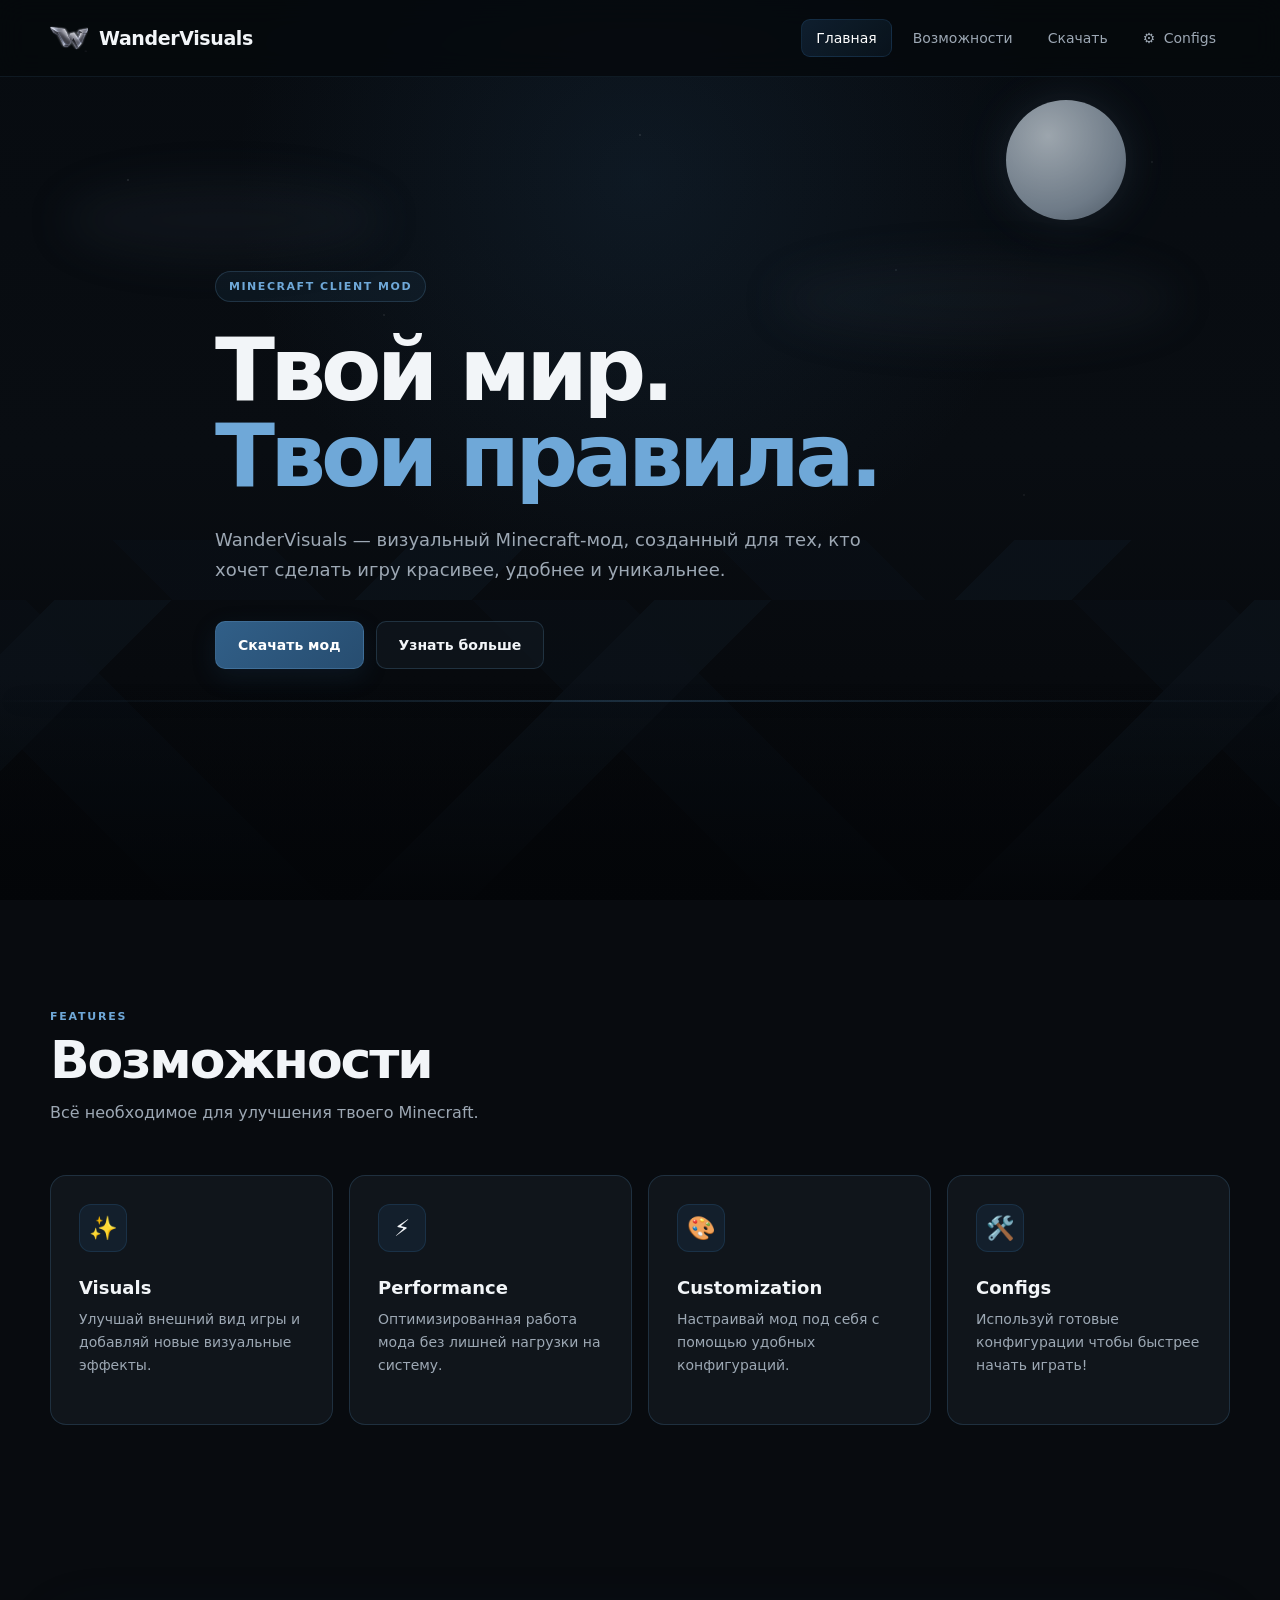
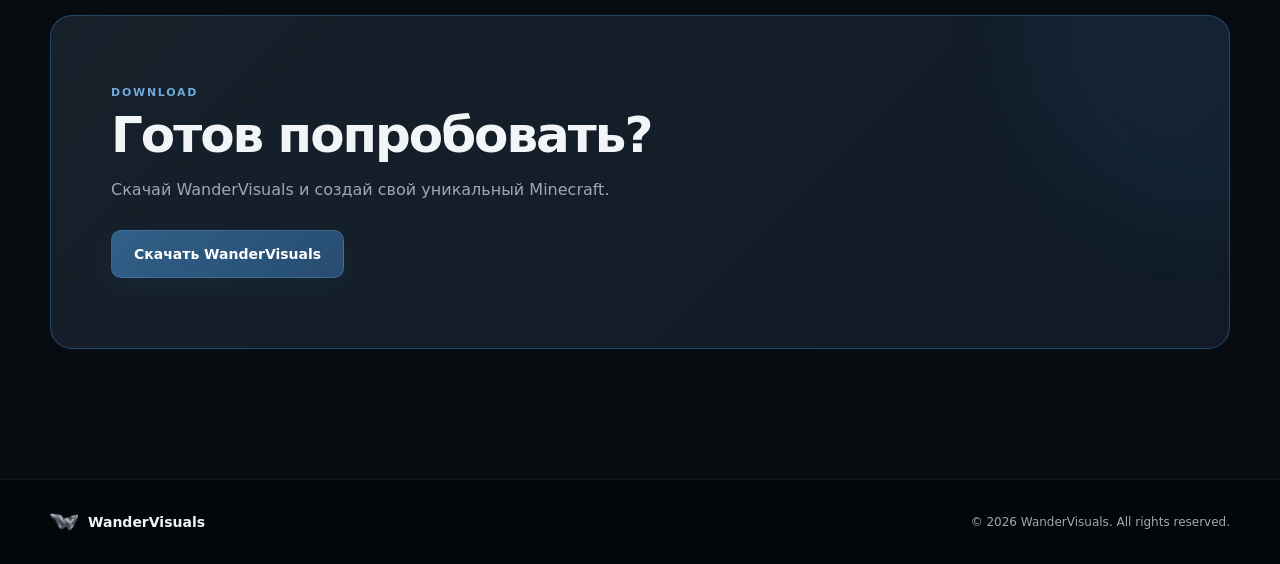
==== index.html @ 12251c38 "Update index.html" ====
<!DOCTYPE html>
<html lang="ru">
<head>
    <!-- Google tag (gtag.js) -->
    <script async src="https://www.googletagmanager.com/gtag/js?id=G-JNJS6E5J3W"></script>
    <script>
      window.dataLayer = window.dataLayer || [];
      function gtag(){dataLayer.push(arguments);}
      gtag('js', new Date());

      gtag('config', 'G-JNJS6E5J3W');
    </script>

    <meta charset="UTF-8">
    <meta name="viewport" content="width=device-width, initial-scale=1.0">

    <title>WanderVisuals</title>

    <link rel="icon" type="image/png" href="./favicon.png">
    <link rel="stylesheet" href="./style.css">
</head>

<body>

    <!-- BACKGROUND -->
    <div class="background">
        <div class="stars"></div>
        <div class="moon"></div>
        <div class="cloud cloud-1"></div>
        <div class="cloud cloud-2"></div>
        <div class="mountains"></div>
        <div class="horizon"></div>
        <div class="ground"></div>
    </div>


    <!-- HEADER -->
    <header class="header">

        <div class="container header-inner">

            <a href="./" class="logo">
                <img src="./wndr.png" alt="WanderVisuals">
                <span>WanderVisuals</span>
            </a>

            <nav class="nav">

                <a href="./" class="nav-link active">
                    Главная
                </a>

                <a href="#features" class="nav-link">
                    Возможности
                </a>

                <a href="#download" class="nav-link">
                    Скачать
                </a>

                <a href="./configs/" class="nav-link config-button">
                    <span>⚙</span> Configs
                </a>

            </nav>

        </div>

    </header>


    <!-- MAIN -->
    <main>


        <!-- HERO -->
        <section class="hero">

            <div class="container hero-content">

                <div class="hero-badge">
                    MINECRAFT CLIENT MOD
                </div>

                <h1>
                    Твой мир.<br>
                    <span>Твои правила.</span>
                </h1>

                <p class="hero-description">
                    WanderVisuals — визуальный Minecraft-мод,
                    созданный для тех, кто хочет сделать игру
                    красивее, удобнее и уникальнее.
                </p>

                <div class="hero-buttons">

                    <a
                        href="#download"
                        class="button button-primary"
                    >
                        Скачать мод
                    </a>

                    <a
                        href="#features"
                        class="button button-secondary"
                    >
                        Узнать больше
                    </a>

                </div>

            </div>

        </section>


        <!-- FEATURES -->
        <section
            id="features"
            class="section features-section"
        >

            <div class="container">

                <div class="section-heading">

                    <div class="section-label">
                        FEATURES
                    </div>

                    <h2>
                        Возможности
                    </h2>

                    <p>
                        Всё необходимое для улучшения твоего Minecraft.
                    </p>

                </div>


                <div class="features-grid">


                    <!-- FEATURE 1 -->
                    <div class="feature-card">

                        <div class="feature-icon">
                            ✨
                        </div>

                        <h3>
                            Visuals
                        </h3>

                        <p>
                            Улучшай внешний вид игры и добавляй новые визуальные эффекты.
                        </p>

                    </div>


                    <!-- FEATURE 2 -->
                    <div class="feature-card">

                        <div class="feature-icon">
                            ⚡
                        </div>

                        <h3>
                            Performance
                        </h3>

                        <p>
                            Оптимизированная работа мода без лишней нагрузки на систему.
                        </p>

                    </div>


                    <!-- FEATURE 3 -->
                    <div class="feature-card">

                        <div class="feature-icon">
                            🎨
                        </div>

                        <h3>
                            Customization
                        </h3>

                        <p>
                            Настраивай мод под себя с помощью удобных конфигураций.
                        </p>

                    </div>


                    <!-- FEATURE 4 -->
                    <div class="feature-card">

                        <div class="feature-icon">
                            🛠️
                        </div>

                        <h3>
                            Configs
                        </h3>

                        <p>
                            Используй готовые конфигурации чтобы быстрее начать играть!
                        </p>

                    </div>

                </div>

            </div>

        </section>


        <!-- DOWNLOAD -->
        <section
            id="download"
            class="section download-section"
        >

            <div class="container">

                <div class="download-box">

                    <div class="download-content">

                        <div class="section-label">
                            DOWNLOAD
                        </div>

                        <h2>
                            Готов попробовать?
                        </h2>

                        <p>
                            Скачай WanderVisuals и создай свой уникальный Minecraft.
                        </p>


                        <div class="download-buttons">

                            <a
                                href="https://drive.google.com/uc?export=download&id=1SLjRtO_bt6QtwkLpVxBdF6fXOh8yOXIy"
                                class="button button-primary"
                                target="_blank"
                                rel="noopener noreferrer"
                            >
                                Скачать WanderVisuals
                            </a>

                        </div>

                    </div>

                </div>

            </div>

        </section>

    </main>


    <!-- FOOTER -->
    <footer class="footer">

        <div class="container footer-inner">

            <div class="footer-brand">

                <img
                    src="./wndr.png"
                    alt="WanderVisuals"
                >

                <span>
                    WanderVisuals
                </span>

            </div>

            <p>
                © 2026 WanderVisuals. All rights reserved.
            </p>

        </div>

    </footer>

</body>
</html>
---- style.css ----
/* =========================
   ROOT
========================= */

:root {
    --blue: #3b82c4;
    --blue-dark: #24527d;
    --blue-light: #6fa8d8;

    --bg-dark: #080b0f;
    --bg-darker: #05070a;

    --bg-card: rgba(18, 23, 30, 0.88);
    --bg-card-hover: rgba(25, 33, 43, 0.94);

    --text: #f2f5f8;
    --text-muted: #9da8b4;

    --border: rgba(82, 128, 166, 0.25);
    --border-blue: rgba(59, 130, 196, 0.42);

    --gradient: linear-gradient(
        135deg,
        #26333f,
        #315f88
    );

    --gradient-soft: linear-gradient(
        135deg,
        rgba(43, 57, 70, 0.95),
        rgba(35, 71, 101, 0.95)
    );

    --shadow-blue:
        0 0 35px rgba(52, 111, 163, 0.18);
}


/* =========================
   RESET
========================= */

* {
    margin: 0;
    padding: 0;
    box-sizing: border-box;
}

html {
    scroll-behavior: smooth;
}

body {
    min-height: 100vh;

    display: flex;
    flex-direction: column;

    background: var(--bg-dark);

    color: var(--text);

    font-family:
        Inter,
        system-ui,
        -apple-system,
        BlinkMacSystemFont,
        "Segoe UI",
        sans-serif;

    overflow-x: hidden;
}

a {
    color: inherit;
    text-decoration: none;
}

button {
    font-family: inherit;
}

img {
    max-width: 100%;
    display: block;
}


/* =========================
   CONTAINER
========================= */

.container {
    width: min(1180px, calc(100% - 40px));
    margin: 0 auto;
}


/* =========================
   BACKGROUND
========================= */

.background {
    position: fixed;
    inset: 0;

    z-index: -10;

    overflow: hidden;

    background:
        radial-gradient(
            circle at 50% 20%,
            rgba(43, 84, 120, 0.18),
            transparent 42%
        ),
        linear-gradient(
            to bottom,
            #070b10 0%,
            #090d12 50%,
            #05070a 100%
        );
}


/* =========================
   STARS
========================= */

.stars {
    position: absolute;
    inset: 0;

    opacity: 0.5;

    background-image:
        radial-gradient(
            1px 1px at 10% 20%,
            rgba(255, 255, 255, 0.65),
            transparent
        ),
        radial-gradient(
            1px 1px at 30% 35%,
            rgba(255, 255, 255, 0.45),
            transparent
        ),
        radial-gradient(
            1px 1px at 50% 15%,
            rgba(255, 255, 255, 0.6),
            transparent
        ),
        radial-gradient(
            1px 1px at 70% 30%,
            rgba(255, 255, 255, 0.5),
            transparent
        ),
        radial-gradient(
            1px 1px at 90% 18%,
            rgba(255, 255, 255, 0.4),
            transparent
        ),
        radial-gradient(
            1px 1px at 20% 60%,
            rgba(255, 255, 255, 0.35),
            transparent
        ),
        radial-gradient(
            1px 1px at 80% 55%,
            rgba(255, 255, 255, 0.35),
            transparent
        );
}


/* =========================
   MOON
========================= */

.moon {
    position: absolute;

    top: 100px;
    right: 12%;

    width: 120px;
    height: 120px;

    border-radius: 50%;

    background:
        radial-gradient(
            circle at 35% 30%,
            #dce7f0,
            #9aaaba 65%,
            #667685 100%
        );

    opacity: 0.7;

    box-shadow:
        0 0 40px rgba(155, 190, 215, 0.15),
        0 0 100px rgba(95, 145, 180, 0.08);
}


/* =========================
   CLOUDS
========================= */

.cloud {
    position: absolute;

    width: 320px;
    height: 80px;

    border-radius: 50%;

    background: rgba(57, 73, 88, 0.12);

    filter: blur(20px);
}

.cloud-1 {
    top: 180px;
    left: 5%;
}

.cloud-2 {
    top: 260px;
    right: 8%;

    width: 400px;
}


/* =========================
   MOUNTAINS
========================= */

.mountains {
    position: absolute;

    bottom: 0;
    left: 0;

    width: 100%;
    height: 40%;

    opacity: 0.45;

    background:
        linear-gradient(
            135deg,
            transparent 35%,
            rgba(15, 25, 35, 0.95) 35%,
            rgba(15, 25, 35, 0.95) 48%,
            transparent 48%
        ),
        linear-gradient(
            225deg,
            transparent 35%,
            rgba(10, 18, 26, 0.95) 35%,
            rgba(10, 18, 26, 0.95) 52%,
            transparent 52%
        );

    background-size: 600px 300px;
    background-position: center bottom;
}


/* =========================
   HORIZON
========================= */

.horizon {
    position: absolute;

    bottom: 22%;
    left: 0;

    width: 100%;
    height: 2px;

    background:
        linear-gradient(
            90deg,
            transparent,
            rgba(69, 119, 157, 0.35),
            transparent
        );

    box-shadow:
        0 0 30px rgba(57, 112, 151, 0.12);
}


/* =========================
   GROUND
========================= */

.ground {
    position: absolute;

    bottom: 0;
    left: 0;

    width: 100%;
    height: 25%;

    background:
        linear-gradient(
            to bottom,
            rgba(8, 13, 18, 0),
            rgba(3, 5, 8, 0.95)
        );
}


/* =========================
   HEADER
========================= */

.header {
    position: fixed;

    top: 0;
    left: 0;

    width: 100%;

    z-index: 1000;

    background:
        rgba(6, 9, 13, 0.82);

    border-bottom:
        1px solid rgba(82, 128, 166, 0.14);

    backdrop-filter: blur(14px);
    -webkit-backdrop-filter: blur(14px);
}

.header-inner {
    min-height: 76px;

    display: flex;
    align-items: center;
    justify-content: space-between;

    gap: 30px;
}


/* =========================
   LOGO
========================= */

.logo {
    display: flex;
    align-items: center;

    gap: 11px;

    font-size: 19px;
    font-weight: 700;

    letter-spacing: -0.02em;

    white-space: nowrap;
}

.logo img {
    width: 38px;
    height: 38px;

    object-fit: contain;

    border-radius: 9px;
}

.logo span {
    color: var(--text);
}


/* =========================
   NAVIGATION
========================= */

.nav {
    display: flex;
    align-items: center;

    gap: 7px;
}

.nav-link {
    position: relative;

    padding: 10px 14px;

    color: var(--text-muted);

    font-size: 14px;
    font-weight: 500;

    border-radius: 9px;

    transition:
        color 0.2s ease,
        background 0.2s ease,
        transform 0.2s ease;
}

.nav-link:hover {
    color: var(--text);

    background:
        rgba(59, 130, 196, 0.08);
}

.nav-link.active {
    color: #ffffff;

    background:
        linear-gradient(
            135deg,
            rgba(59, 130, 196, 0.18),
            rgba(59, 130, 196, 0.08)
        );

    border:
        1px solid rgba(59, 130, 196, 0.18);
}

.config-button span {
    margin-right: 4px;
}


/* =========================
   HERO
========================= */

.hero {
    min-height: 100vh;

    display: flex;
    align-items: center;

    padding:
        130px 0 90px;
}

.hero-content {
    max-width: 850px;
}

.hero-badge {
    display: inline-flex;
    align-items: center;

    margin-bottom: 25px;
    padding: 8px 13px;

    border:
        1px solid rgba(111, 168, 216, 0.2);

    border-radius: 999px;

    background:
        rgba(35, 71, 101, 0.18);

    color: var(--blue-light);

    font-size: 11px;
    font-weight: 700;

    letter-spacing: 0.14em;
}

.hero h1 {
    margin-bottom: 25px;

    font-size:
        clamp(50px, 8vw, 88px);

    line-height: 0.98;

    letter-spacing: -0.055em;

    font-weight: 800;
}

.hero h1 span {
    color: var(--blue-light);
}

.hero-description {
    max-width: 650px;

    margin-bottom: 35px;

    color: var(--text-muted);

    font-size: 18px;
    line-height: 1.7;
}


/* =========================
   BUTTONS
========================= */

.hero-buttons {
    display: flex;
    align-items: center;

    gap: 12px;

    flex-wrap: wrap;
}

.button {
    display: inline-flex;

    align-items: center;
    justify-content: center;

    min-height: 48px;

    padding: 0 22px;

    border-radius: 10px;

    font-size: 14px;
    font-weight: 700;

    cursor: pointer;

    transition:
        transform 0.2s ease,
        background 0.2s ease,
        border-color 0.2s ease,
        box-shadow 0.2s ease;
}

.button:hover {
    transform: translateY(-2px);
}

.button-primary {
    border:
        1px solid rgba(111, 168, 216, 0.25);

    background:
        linear-gradient(
            135deg,
            #315f88,
            #274d70
        );

    color: #ffffff;

    box-shadow:
        0 8px 25px rgba(31, 79, 116, 0.18);
}

.button-primary:hover {
    background:
        linear-gradient(
            135deg,
            #3b6f9c,
            #2c577e
        );

    box-shadow:
        0 10px 30px rgba(31, 79, 116, 0.28);
}

.button-secondary {
    border:
        1px solid rgba(82, 128, 166, 0.28);

    background:
        rgba(18, 25, 33, 0.65);

    color: var(--text);
}

.button-secondary:hover {
    background:
        rgba(35, 47, 59, 0.75);

    border-color:
        rgba(82, 128, 166, 0.45);
}


/* =========================
   SECTIONS
========================= */

.section {
    padding: 110px 0;
}

.section-heading {
    max-width: 650px;

    margin-bottom: 50px;
}

.section-label {
    margin-bottom: 10px;

    color: var(--blue-light);

    font-size: 11px;
    font-weight: 800;

    letter-spacing: 0.16em;
}

.section-heading h2 {
    margin-bottom: 12px;

    font-size:
        clamp(34px, 5vw, 52px);

    line-height: 1.05;

    letter-spacing: -0.04em;
}

.section-heading p {
    color: var(--text-muted);

    font-size: 16px;
    line-height: 1.6;
}


/* =========================
   FEATURES
========================= */

.features-grid {
    display: grid;

    grid-template-columns:
        repeat(4, 1fr);

    gap: 16px;
}

.feature-card {
    min-height: 250px;

    padding: 28px;

    background:
        var(--bg-card);

    border:
        1px solid var(--border);

    border-radius: 16px;

    transition:
        transform 0.25s ease,
        background 0.25s ease,
        border-color 0.25s ease,
        box-shadow 0.25s ease;
}

.feature-card:hover {
    transform: translateY(-6px);

    background:
        var(--bg-card-hover);

    border-color:
        var(--border-blue);

    box-shadow:
        var(--shadow-blue);
}

.feature-icon {
    width: 48px;
    height: 48px;

    margin-bottom: 25px;

    display: flex;
    align-items: center;
    justify-content: center;

    border-radius: 12px;

    background:
        rgba(59, 130, 196, 0.1);

    border:
        1px solid rgba(59, 130, 196, 0.18);

    font-size: 23px;
}

.feature-card h3 {
    margin-bottom: 10px;

    font-size: 18px;
}

.feature-card p {
    color: var(--text-muted);

    font-size: 14px;
    line-height: 1.65;
}


/* =========================
   DOWNLOAD
========================= */

.download-section {
    padding-top: 80px;
    padding-bottom: 130px;
}

.download-box {
    position: relative;

    overflow: hidden;

    padding: 70px 60px;

    border:
        1px solid var(--border-blue);

    border-radius: 22px;

    background:
        linear-gradient(
            135deg,
            rgba(24, 34, 44, 0.95),
            rgba(17, 29, 41, 0.92)
        );

    box-shadow:
        0 0 60px rgba(39, 94, 135, 0.08);
}

.download-box::before {
    content: "";

    position: absolute;

    top: -150px;
    right: -150px;

    width: 350px;
    height: 350px;

    border-radius: 50%;

    background:
        rgba(59, 130, 196, 0.08);

    filter: blur(40px);

    pointer-events: none;
}

.download-content {
    position: relative;
    z-index: 1;

    max-width: 650px;
}

.download-content h2 {
    margin-bottom: 15px;

    font-size:
        clamp(34px, 5vw, 50px);

    line-height: 1.05;

    letter-spacing: -0.04em;
}

.download-content p {
    margin-bottom: 28px;

    color: var(--text-muted);

    font-size: 16px;
    line-height: 1.6;
}

.download-buttons {
    display: flex;
    align-items: center;

    flex-wrap: wrap;

    gap: 12px;
}

.download-buttons .button {
    text-decoration: none;
}


/* =========================
   CONFIGS PAGE
========================= */

.configs-page {
    flex: 1;

    padding:
        130px 0 55px;
}

.configs-header {
    margin-bottom: 32px;
}

.configs-header .section-label {
    margin-bottom: 12px;
}

.configs-header h1 {
    font-size:
        clamp(42px, 6vw, 64px);

    line-height: 1;

    letter-spacing: -0.045em;
}

.configs-header h1 span {
    color: var(--blue-light);
}


/* =========================
   CONFIGS GRID
========================= */

.configs-grid {
    display: grid;

    grid-template-columns:
        minmax(0, 900px);

    gap: 18px;
}


/* =========================
   CONFIG CARD
========================= */

.config-card {
    position: relative;

    padding: 27px;

    background:
        linear-gradient(
            135deg,
            rgba(18, 24, 32, 0.94),
            rgba(13, 19, 26, 0.9)
        );

    border:
        1px solid var(--border);

    border-radius: 18px;

    box-shadow:
        0 10px 35px rgba(0, 0, 0, 0.12);

    transition:
        transform 0.25s ease,
        background 0.25s ease,
        border-color 0.25s ease,
        box-shadow 0.25s ease;
}

.config-card::before {
    content: "";

    position: absolute;

    top: 0;
    left: 30px;
    right: 30px;

    height: 1px;

    background:
        linear-gradient(
            90deg,
            transparent,
            rgba(111, 168, 216, 0.28),
            transparent
        );

    opacity: 0.8;
}

.config-card:hover {
    transform: translateY(-4px);

    background:
        linear-gradient(
            135deg,
            rgba(23, 31, 41, 0.96),
            rgba(16, 24, 33, 0.94)
        );

    border-color:
        var(--border-blue);

    box-shadow:
        0 15px 45px rgba(0, 0, 0, 0.2),
        var(--shadow-blue);
}

.config-card-top {
    display: flex;

    align-items: flex-start;

    gap: 17px;
}

.config-icon {
    width: 52px;
    height: 52px;

    flex-shrink: 0;

    display: flex;

    align-items: center;
    justify-content: center;

    border-radius: 13px;

    background:
        linear-gradient(
            135deg,
            rgba(59, 130, 196, 0.15),
            rgba(59, 130, 196, 0.06)
        );

    border:
        1px solid rgba(59, 130, 196, 0.22);

    color:
        var(--blue-light);

    font-size: 23px;

    box-shadow:
        0 8px 20px rgba(0, 0, 0, 0.12);
}

.config-info {
    min-width: 0;
}

.config-info h2 {
    margin-bottom: 7px;

    color:
        var(--text);

    font-size: 20px;

    line-height: 1.25;
}

.config-info p {
    color:
        var(--text-muted);

    font-size: 14px;

    line-height: 1.55;
}

.config-card-bottom {
    display: flex;

    align-items: center;
    justify-content: space-between;

    gap: 15px;

    margin-top: 25px;

    padding-top: 20px;

    border-top:
        1px solid rgba(82, 128, 166, 0.13);
}

.config-author {
    color:
        var(--text-muted);

    font-size: 12px;
}

.config-author strong {
    color:
        var(--text);
}

.config-download {
    flex-shrink: 0;

    min-height: 42px;

    padding: 0 17px;

    font-size: 13px;
}


/* =========================
   CONFIG CONTACT
========================= */

.configs-contact {
    width: min(900px, 100%);

    margin-top: 25px;

    padding: 17px 20px;

    text-align: center;

    color: var(--text-muted);

    font-size: 13px;
    line-height: 1.6;

    background:
        rgba(14, 20, 27, 0.65);

    border:
        1px solid rgba(82, 128, 166, 0.15);

    border-radius: 12px;
}

.configs-contact a {
    color: var(--blue-light);

    font-weight: 600;

    transition:
        color 0.2s ease;
}

.configs-contact a:hover {
    color: #ffffff;
}


/* =========================
   COMING SOON
========================= */

.coming-soon {
    max-width: 650px;

    padding: 45px;

    text-align: center;

    background:
        var(--bg-card);

    border:
        1px solid var(--border);

    border-radius: 18px;

    box-shadow:
        var(--shadow-blue);
}

.coming-soon h2 {
    margin-bottom: 12px;

    font-size: 28px;
}

.coming-soon p {
    margin-bottom: 25px;

    color: var(--text-muted);

    line-height: 1.6;
}

.back-button {
    display: inline-flex;
}


/* =========================
   DOWNLOAD MODAL
========================= */

.download-modal {
    position: fixed;

    inset: 0;

    z-index: 5000;

    display: flex;

    align-items: center;
    justify-content: center;

    padding: 20px;

    opacity: 0;
    visibility: hidden;

    pointer-events: none;

    transition:
        opacity 0.25s ease,
        visibility 0.25s ease;
}

.download-modal.active {
    opacity: 1;
    visibility: visible;

    pointer-events: auto;
}

.download-modal-overlay {
    position: absolute;

    inset: 0;

    background:
        rgba(0, 0, 0, 0.72);

    backdrop-filter: blur(7px);
    -webkit-backdrop-filter: blur(7px);
}

.download-modal-box {
    position: relative;

    z-index: 1;

    width: min(500px, 100%);

    padding: 38px;

    text-align: center;

    background:
        linear-gradient(
            135deg,
            rgba(24, 34, 44, 0.98),
            rgba(14, 23, 32, 0.98)
        );

    border:
        1px solid var(--border-blue);

    border-radius: 20px;

    box-shadow:
        0 20px 80px rgba(0, 0, 0, 0.45),
        0 0 45px rgba(52, 111, 163, 0.12);

    transform:
        translateY(15px)
        scale(0.98);

    transition:
        transform 0.25s ease;
}

.download-modal.active .download-modal-box {
    transform:
        translateY(0)
        scale(1);
}

.download-modal-close {
    position: absolute;

    top: 12px;
    right: 14px;

    width: 36px;
    height: 36px;

    display: flex;

    align-items: center;
    justify-content: center;

    border: none;

    border-radius: 9px;

    background:
        rgba(255, 255, 255, 0.05);

    color: var(--text-muted);

    font-size: 24px;

    line-height: 1;

    cursor: pointer;

    transition:
        background 0.2s ease,
        color 0.2s ease;
}

.download-modal-close:hover {
    background:
        rgba(59, 130, 196, 0.14);

    color: var(--text);
}

.download-modal-icon {
    width: 58px;
    height: 58px;

    margin: 0 auto 20px;

    display: flex;

    align-items: center;
    justify-content: center;

    border-radius: 16px;

    background:
        rgba(59, 130, 196, 0.1);

    border:
        1px solid rgba(111, 168, 216, 0.2);

    color: var(--blue-light);

    font-size: 28px;
}

.download-modal-box h2 {
    margin-bottom: 12px;

    color: var(--text);

    font-size: 25px;
}

.download-modal-box p {
    margin-bottom: 25px;

    color: var(--text-muted);

    font-size: 15px;

    line-height: 1.6;
}

.download-modal-box .button {
    min-width: 120px;
}

body.modal-open {
    overflow: hidden;
}


/* =========================
   FOOTER
========================= */

.footer {
    margin-top: auto;

    padding: 28px 0;

    border-top:
        1px solid rgba(82, 128, 166, 0.12);

    background:
        rgba(4, 7, 10, 0.82);
}

.footer-inner {
    display: flex;

    align-items: center;
    justify-content: space-between;

    gap: 20px;
}

.footer-brand {
    display: flex;
    align-items: center;

    gap: 10px;

    font-size: 14px;
    font-weight: 700;
}

.footer-brand img {
    width: 28px;
    height: 28px;

    border-radius: 7px;
}

.footer-inner p {
    color: var(--text-muted);

    font-size: 12px;
}


/* =========================
   RESPONSIVE 1000px
========================= */

@media (max-width: 1000px) {

    .features-grid {
        grid-template-columns:
            repeat(2, 1fr);
    }

    .header-inner {
        gap: 15px;
    }

    .nav-link {
        padding: 9px 10px;
    }
}


/* =========================
   RESPONSIVE 760px
========================= */

@media (max-width: 760px) {

    .header {
        position: absolute;
    }

    .header-inner {
        min-height: auto;

        padding-top: 18px;
        padding-bottom: 18px;

        flex-direction: column;

        align-items: flex-start;
    }

    .nav {
        width: 100%;

        overflow-x: auto;

        padding-bottom: 3px;

        scrollbar-width: none;
    }

    .nav::-webkit-scrollbar {
        display: none;
    }

    .nav-link {
        flex-shrink: 0;
    }

    .hero {
        padding-top: 190px;
    }

    .download-box {
        padding: 45px 30px;
    }

    .download-modal-box {
        padding: 34px 25px;
    }

    .footer-inner {
        flex-direction: column;

        align-items: flex-start;
    }

    .configs-grid {
        grid-template-columns: 1fr;
    }

    .configs-contact {
        width: 100%;
    }
}


/* =========================
   RESPONSIVE 600px
========================= */

@media (max-width: 600px) {

    .container {
        width:
            min(100% - 28px, 1180px);
    }

    .hero h1 {
        font-size: 50px;
    }

    .hero-description {
        font-size: 16px;
    }

    .hero-buttons {
        width: 100%;

        flex-direction: column;

        align-items: stretch;
    }

    .hero-buttons .button {
        width: 100%;
    }

    .section {
        padding: 80px 0;
    }

    .features-grid {
        grid-template-columns: 1fr;
    }

    .feature-card {
        min-height: auto;

        padding: 25px;
    }

    .download-box {
        padding: 38px 22px;

        border-radius: 18px;
    }

    .download-buttons {
        flex-direction: column;
    }

    .download-buttons .button {
        width: 100%;
    }

    .configs-page {
        padding-top: 150px;
        padding-bottom: 40px;
    }

    .configs-header {
        margin-bottom: 27px;
    }

    .configs-header h1 {
        font-size: 43px;
    }

    .config-card {
        padding: 22px;
    }

    .config-card-bottom {
        align-items: stretch;

        flex-direction: column;
    }

    .config-download {
        width: 100%;
    }

    .configs-contact {
        margin-top: 20px;

        padding:
            15px 16px;

        font-size: 12px;
    }

    .coming-soon {
        padding: 35px 22px;
    }

    .download-modal {
        padding: 14px;
    }

    .download-modal-box {
        padding: 32px 20px;

        border-radius: 17px;
    }
}


/* =========================
   RESPONSIVE 400px
========================= */

@media (max-width: 400px) {

    .logo {
        font-size: 17px;
    }

    .logo img {
        width: 34px;
        height: 34px;
    }

    .hero h1 {
        font-size: 43px;
    }

    .nav-link {
        font-size: 13px;

        padding:
            8px 9px;
    }

    .download-modal-box h2 {
        font-size: 22px;
    }

    .config-card-top {
        gap: 12px;
    }

    .config-icon {
        width: 46px;
        height: 46px;

        font-size: 20px;
    }

    .config-info h2 {
        font-size: 18px;
    }

    .config-info p {
        font-size: 13px;
    }
}
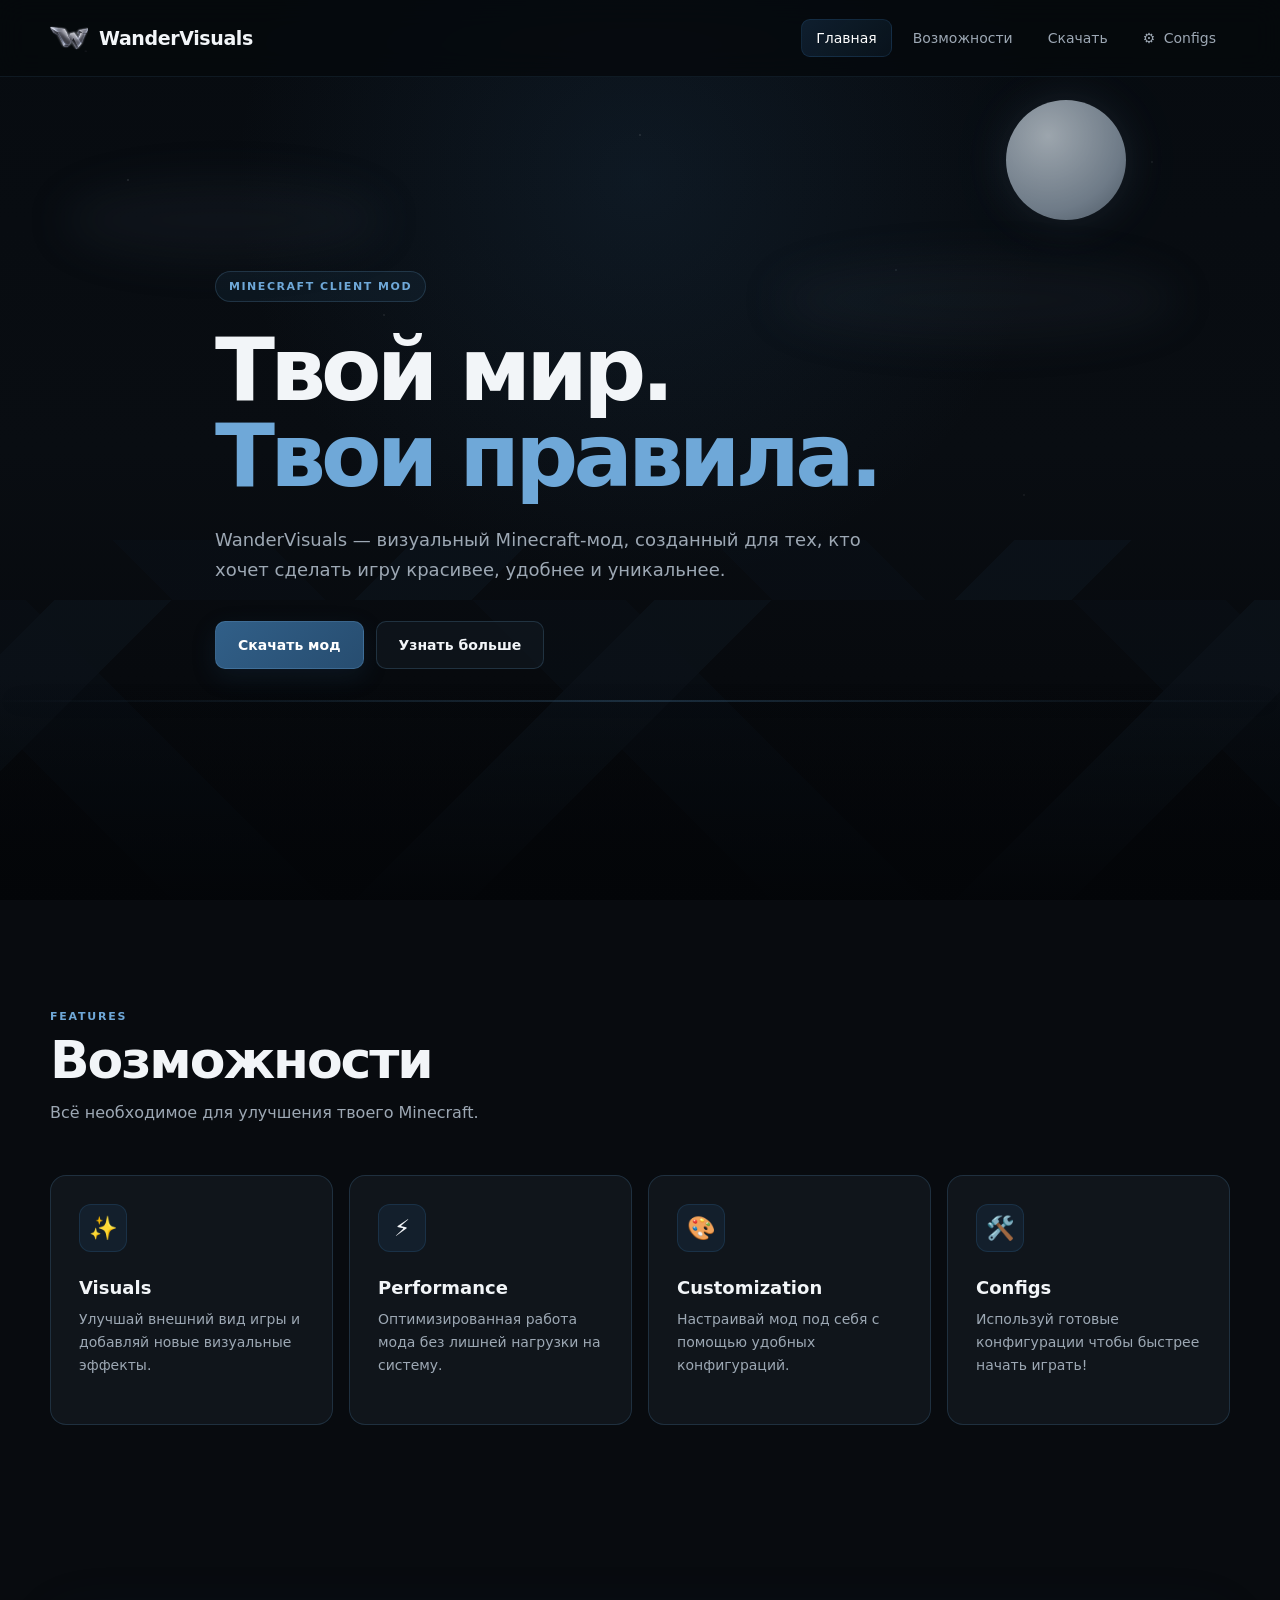
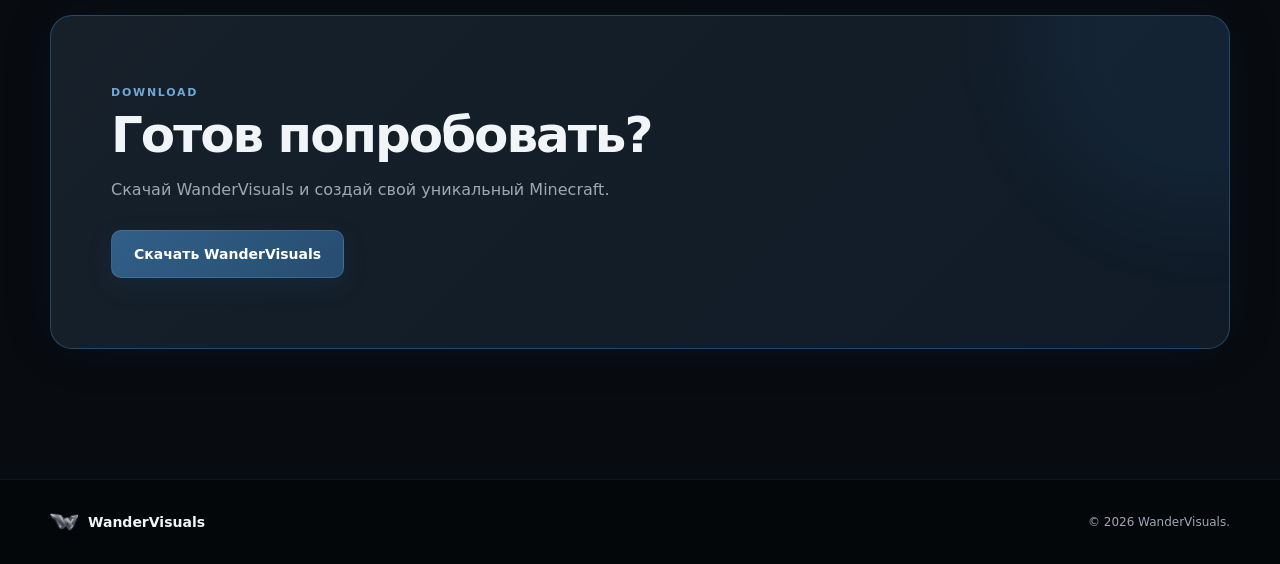
==== commit 99746956: "Update index.html" ====
--- a/index.html
+++ b/index.html
@@ -2,7 +2,7 @@
 <html lang="ru">
 <head>
     <!-- Google tag (gtag.js) -->
-    <script async src="https://www.googletagmanager.com/gtag/js?id=G-JNJS6E5J3W"></script>
+    <script async src="https://googletagmanager.com"></script>
     <script>
       window.dataLayer = window.dataLayer || [];
       function gtag(){dataLayer.push(arguments);}
@@ -39,14 +39,14 @@
 
         <div class="container header-inner">
 
-            <a href="./" class="logo">
+            <a href="#" class="logo">
                 <img src="./wndr.png" alt="WanderVisuals">
                 <span>WanderVisuals</span>
             </a>
 
             <nav class="nav">
 
-                <a href="./" class="nav-link active">
+                <a href="#" class="nav-link active">
                     Главная
                 </a>
 
@@ -250,10 +250,9 @@
                         <div class="download-buttons">
 
                             <a
-                                href="https://drive.google.com/uc?export=download&id=1SLjRtO_bt6QtwkLpVxBdF6fXOh8yOXIy"
+                                href="https://raw.githubusercontent.com/wandervisual/wandervisual.github.io/refs/heads/main/wndr-1.0.jar"
                                 class="button button-primary"
-                                target="_blank"
-                                rel="noopener noreferrer"
+                                download="wndr-1.0.jar"
                             >
                                 Скачать WanderVisuals
                             </a>
@@ -290,7 +289,7 @@
             </div>
 
             <p>
-                © 2026 WanderVisuals. All rights reserved.
+                © 2026 WanderVisuals.
             </p>
 
         </div>
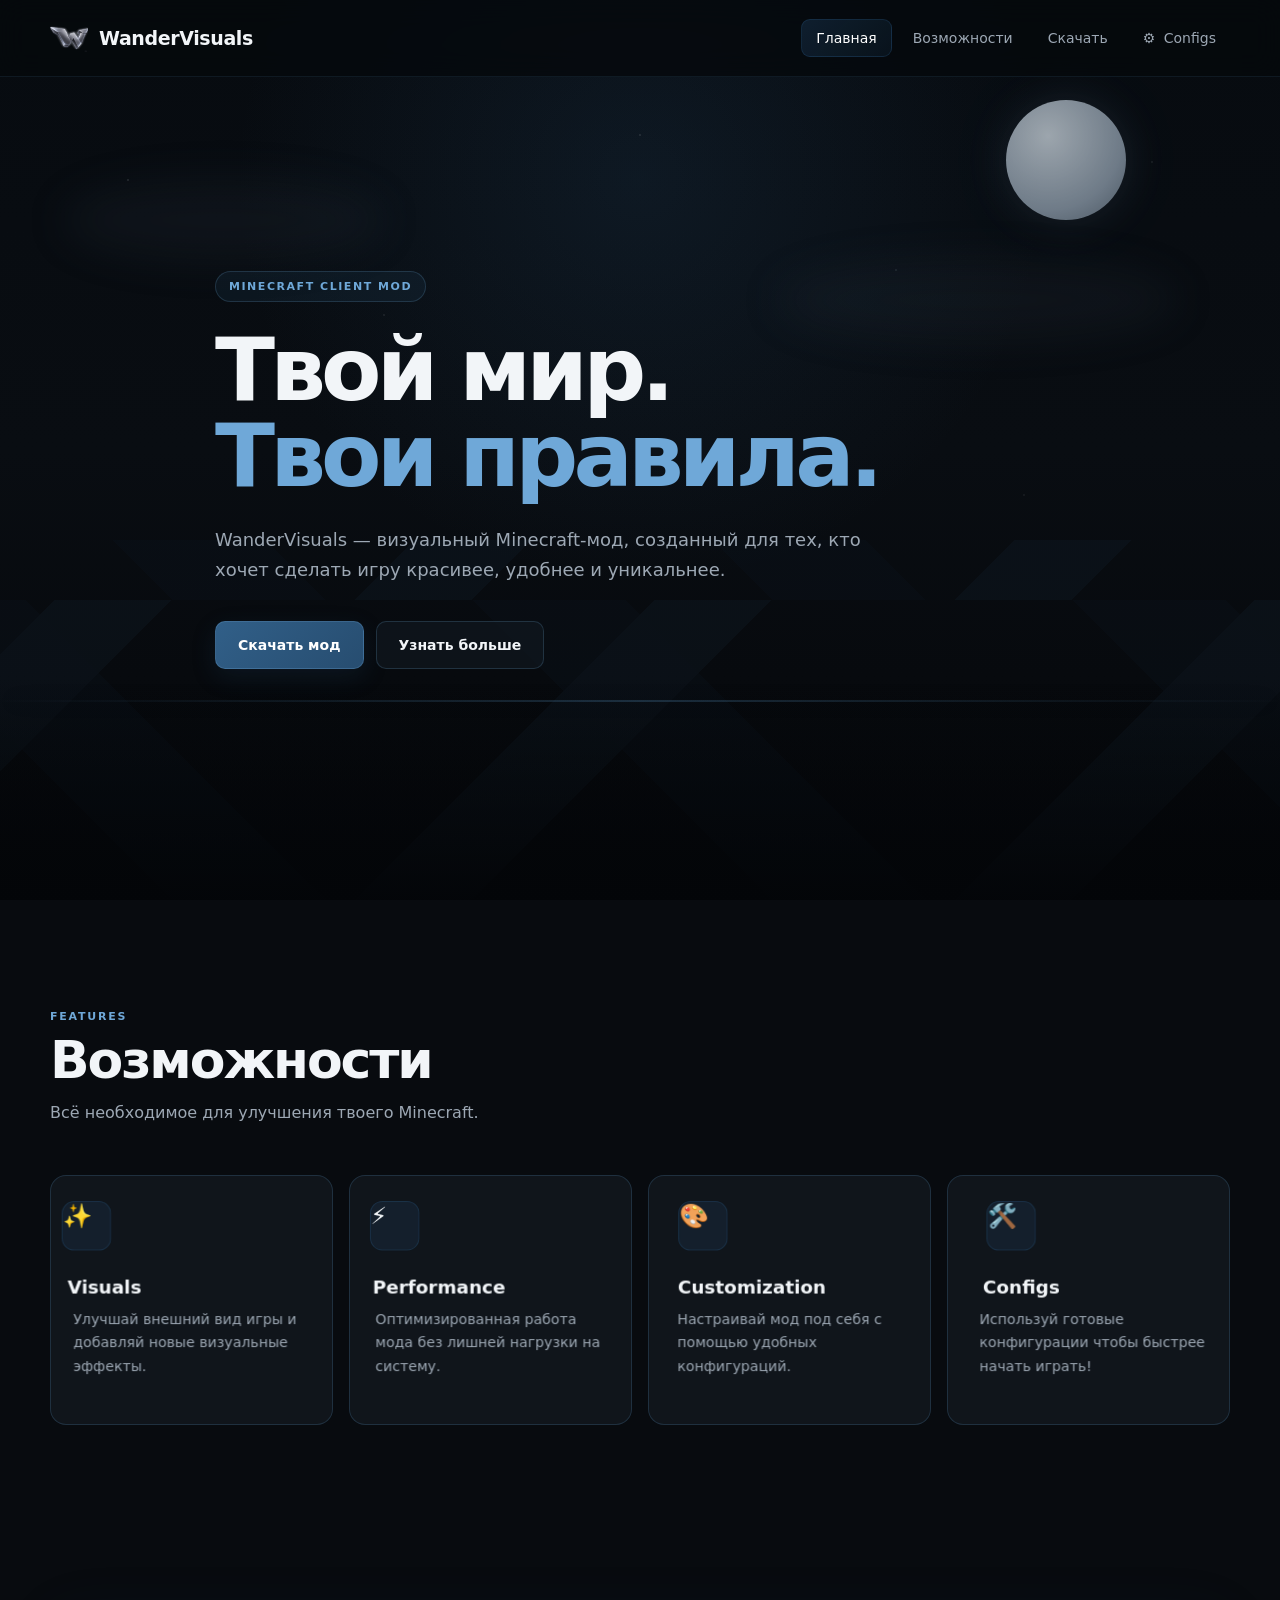
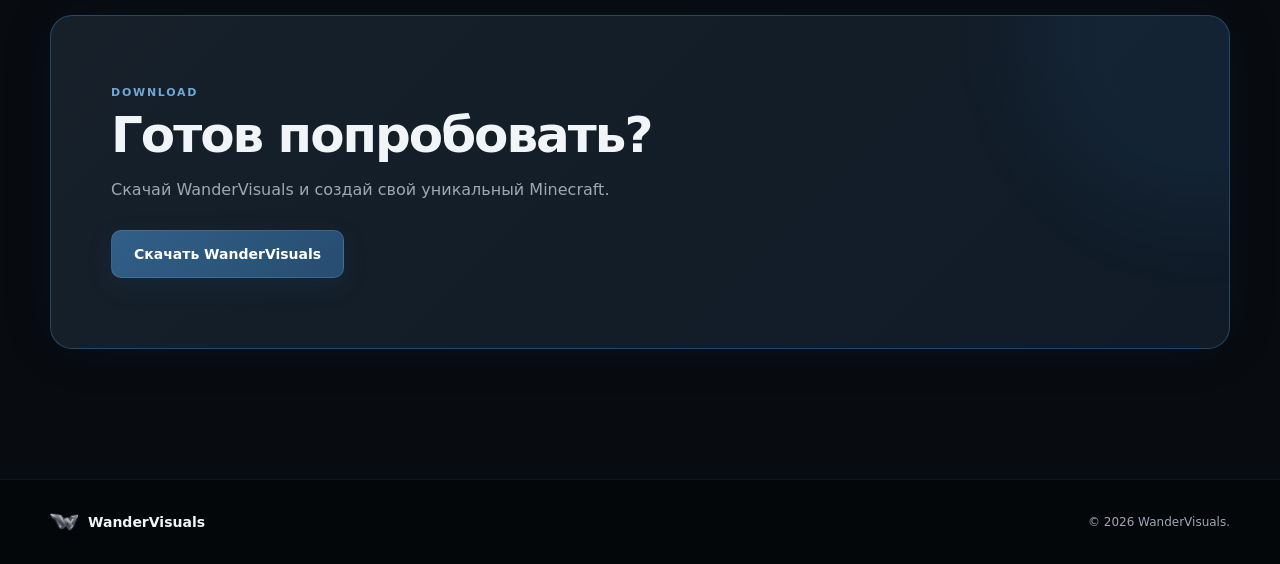
==== commit 29759822: "Update index.html" ====
--- a/index.html
+++ b/index.html
@@ -18,6 +18,34 @@
 
     <link rel="icon" type="image/png" href="./favicon.png">
     <link rel="stylesheet" href="./style.css">
+    
+    <style>
+        /* Добавляем 3D перспективу родительскому контейнеру сетки */
+        .features-grid {
+            perspective: 1000px;
+        }
+
+        /* Настройка 3D пространства для самих карточек */
+        .feature-card {
+            transform-style: preserve-3d;
+            transition: transform 0.15s ease-out, box-shadow 0.2s ease;
+            cursor: pointer;
+        }
+
+        /* Выталкиваем иконки и заголовки вперед в 3D слоях при наведении */
+        .feature-card .feature-icon {
+            transform: translateZ(30px);
+            display: inline-block;
+        }
+
+        .feature-card h3 {
+            transform: translateZ(20px);
+        }
+
+        .feature-card p {
+            transform: translateZ(10px);
+        }
+    </style>
 </head>
 
 <body>
@@ -296,5 +324,32 @@
 
     </footer>
 
+    <!-- СКРИПТ ДЛЯ MULTI-CARD TILT ЭФФЕКТА -->
+    <script>
+        document.querySelectorAll('.feature-card').forEach(card => {
+            card.addEventListener('mousemove', (e) => {
+                const rect = card.getBoundingClientRect();
+                
+                const width = rect.width;
+                const height = rect.height;
+                const centerX = rect.left + width / 2;
+                const centerY = rect.top + height / 2;
+                
+                const mouseX = e.clientX - centerX;
+                const mouseY = e.clientY - centerY;
+                
+                const maxTilt = 15; // Максимальный угол наклона в градусах
+                const rotateX = (-mouseY / (height / 2)) * maxTilt;
+                const rotateY = (mouseX / (width / 2)) * maxTilt;
+                
+                card.style.transform = `rotateX(${rotateX}deg) rotateY(${rotateY}deg)`;
+            });
+
+            card.addEventListener('mouseleave', () => {
+                card.style.transform = `rotateX(0deg) rotateY(0deg)`;
+            });
+        });
+    </script>
+
 </body>
 </html>
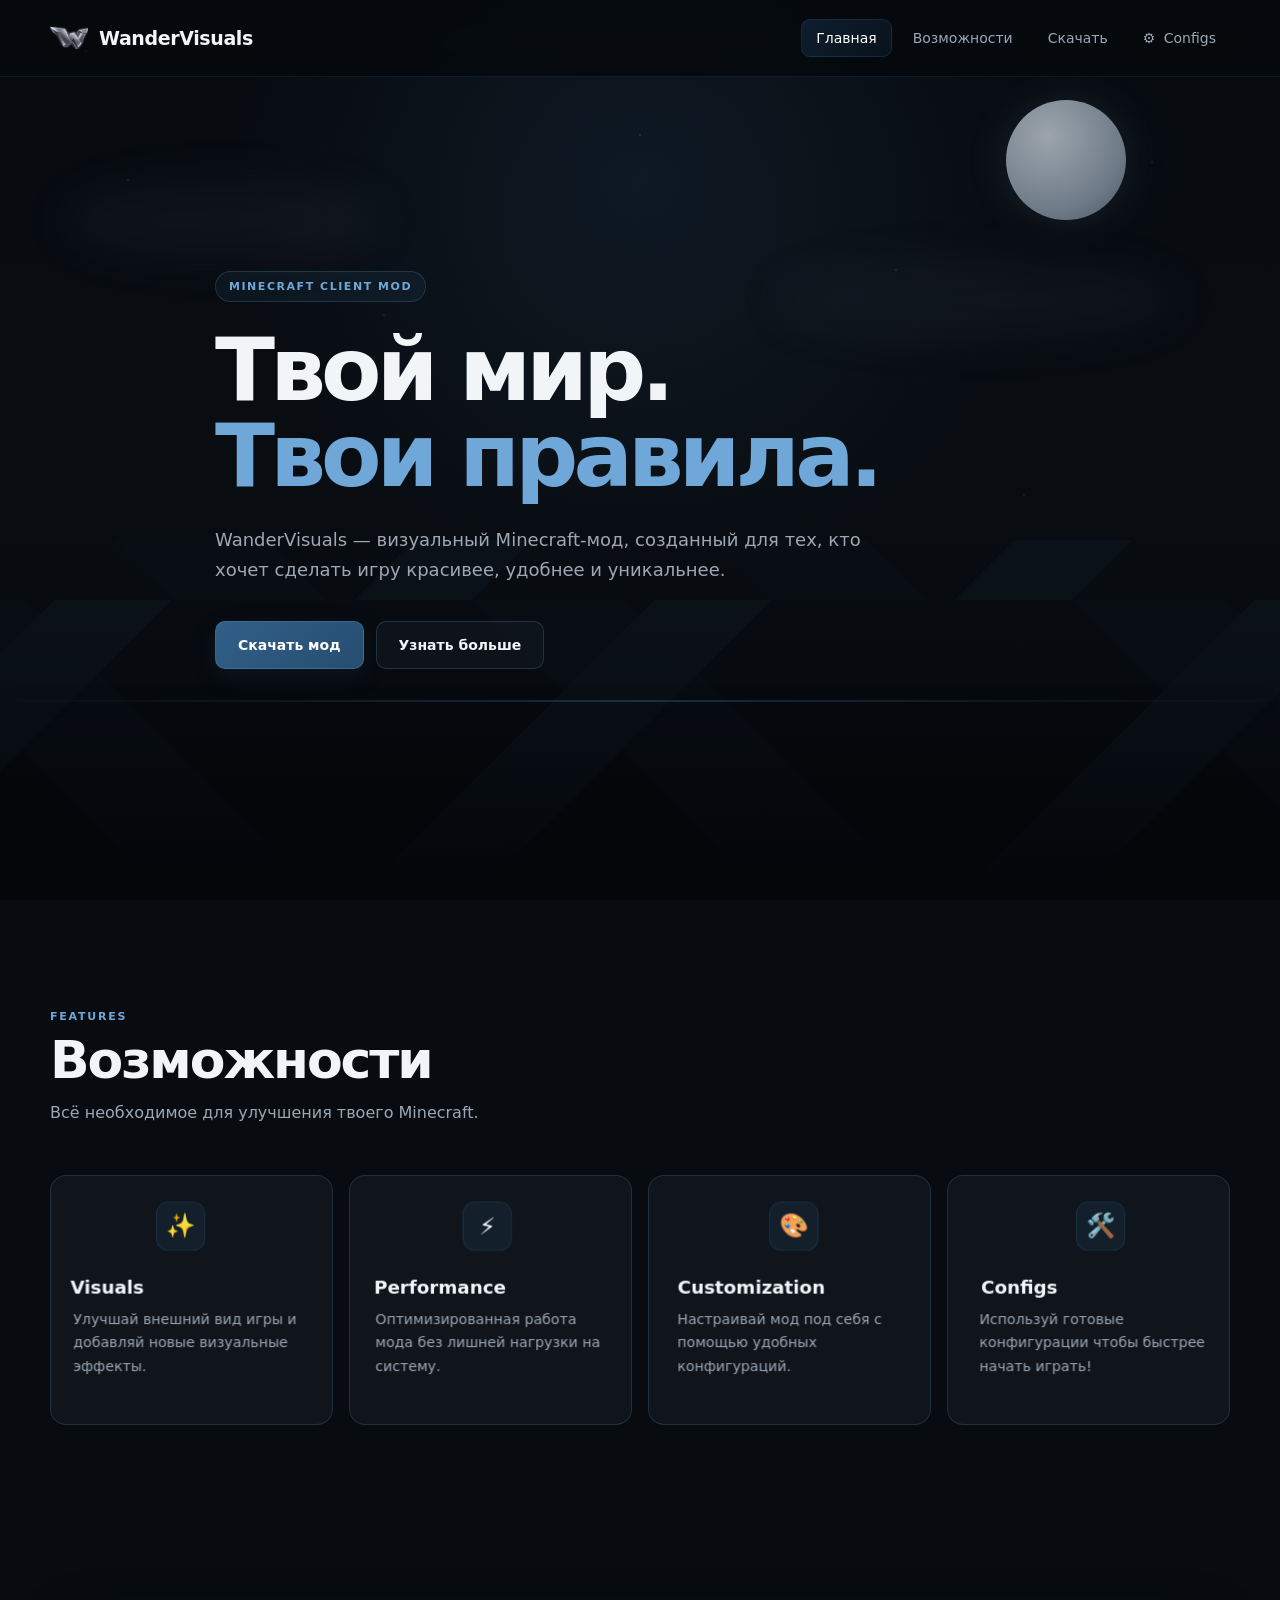
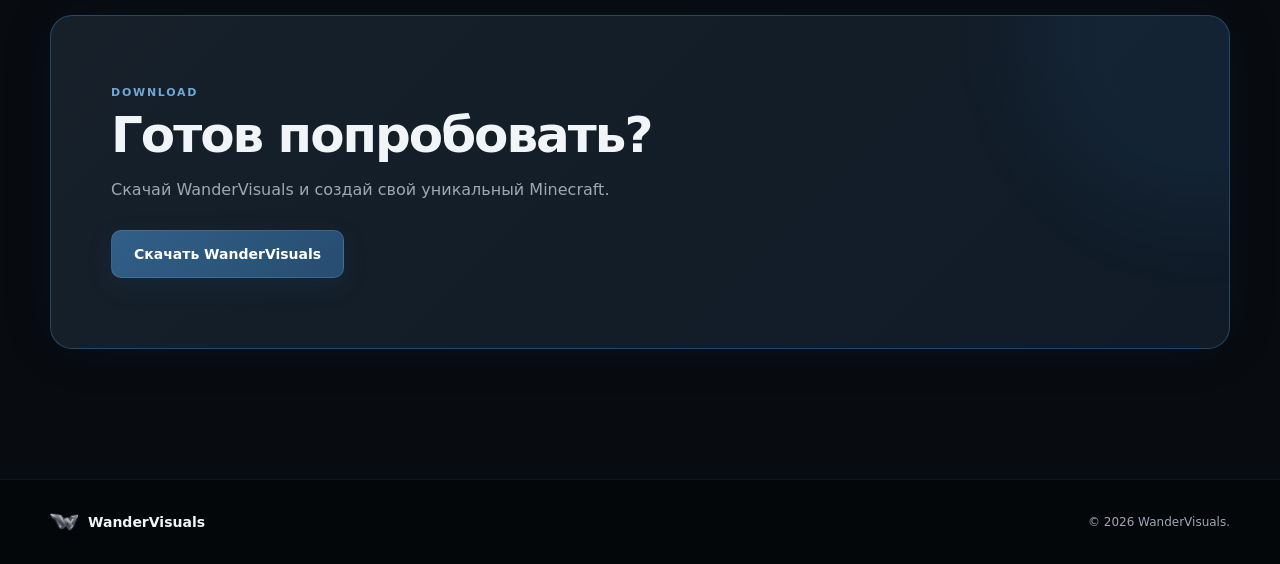
==== commit 0cd123a6: "Update index.html" ====
--- a/index.html
+++ b/index.html
@@ -20,30 +20,42 @@
     <link rel="stylesheet" href="./style.css">
     
     <style>
-        /* Добавляем 3D перспективу родительскому контейнеру сетки */
+        /* Включаем 3D-перспективу для контейнера */
         .features-grid {
             perspective: 1000px;
         }
 
-        /* Настройка 3D пространства для самих карточек */
+        /* Настройка самих карточек */
         .feature-card {
             transform-style: preserve-3d;
             transition: transform 0.15s ease-out, box-shadow 0.2s ease;
             cursor: pointer;
-        }
-
-        /* Выталкиваем иконки и заголовки вперед в 3D слоях при наведении */
+            
+            /* Защита от мыльного текста в браузерах */
+            -webkit-font-smoothing: antialiased;
+            -moz-osx-font-smoothing: grayscale;
+            backface-visibility: hidden;
+        }
+
+        /* Фикс для иконки: сохраняем флекс/выравнивание и убираем сдвиг */
         .feature-card .feature-icon {
-            transform: translateZ(30px);
-            display: inline-block;
-        }
-
+            transform: translateZ(25px);
+            display: flex !important;
+            justify-content: center;
+            align-items: center;
+            margin-left: auto;
+            margin-right: auto;
+        }
+
+        /* Фикс для четкости и центрирования текста */
         .feature-card h3 {
-            transform: translateZ(20px);
+            transform: translateZ(15px);
+            -webkit-font-smoothing: antialiased;
         }
 
         .feature-card p {
             transform: translateZ(10px);
+            -webkit-font-smoothing: antialiased;
         }
     </style>
 </head>
@@ -278,7 +290,7 @@
                         <div class="download-buttons">
 
                             <a
-                                href="https://raw.githubusercontent.com/wandervisual/wandervisual.github.io/refs/heads/main/wndr-1.0.jar"
+                                href="https://githubusercontent.com"
                                 class="button button-primary"
                                 download="wndr-1.0.jar"
                             >
@@ -338,7 +350,7 @@
                 const mouseX = e.clientX - centerX;
                 const mouseY = e.clientY - centerY;
                 
-                const maxTilt = 15; // Максимальный угол наклона в градусах
+                const maxTilt = 12; // Сделал наклон чуть мягче (было 15), чтобы текст не искажался
                 const rotateX = (-mouseY / (height / 2)) * maxTilt;
                 const rotateY = (mouseX / (width / 2)) * maxTilt;
                 
